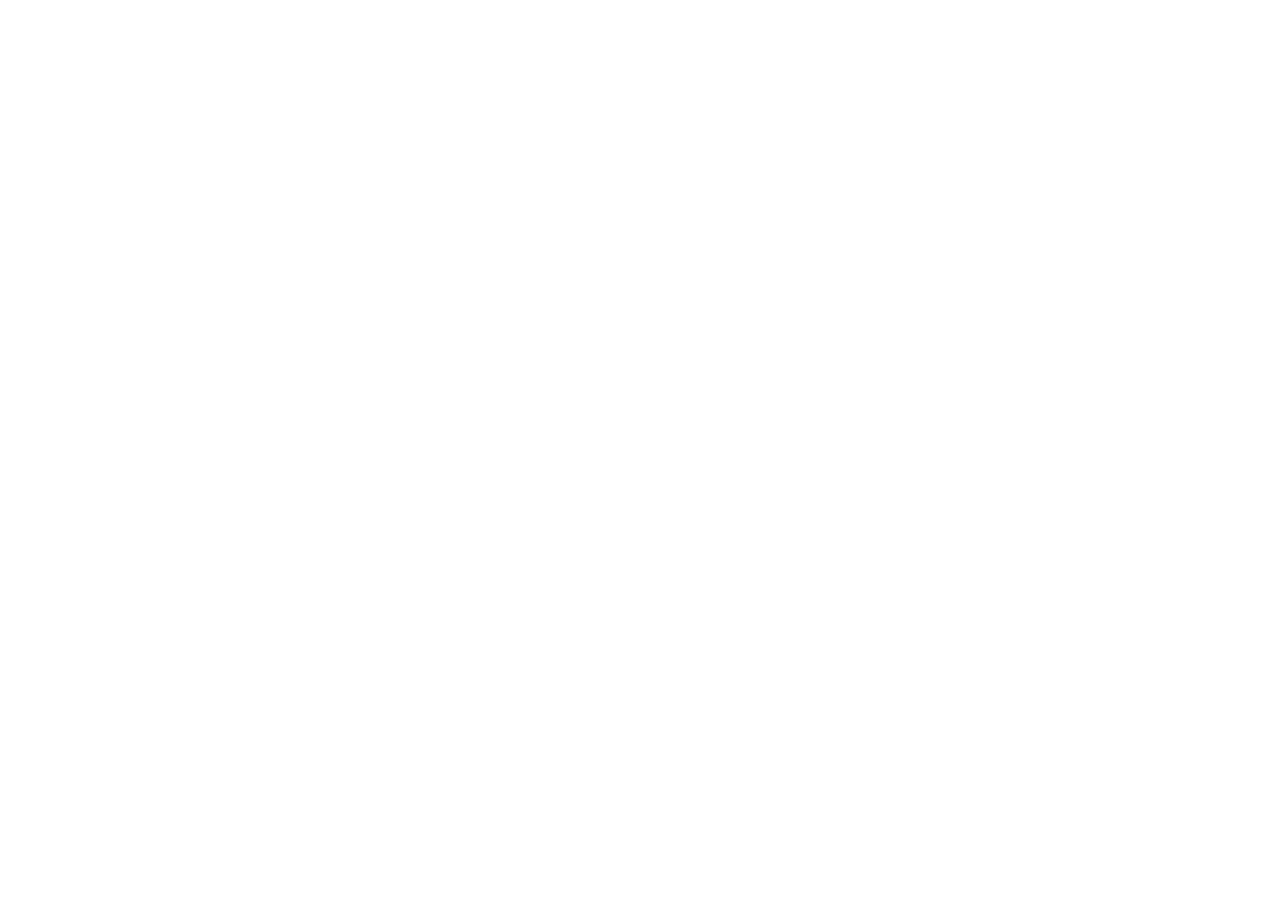
==== index.html @ d917ef45 "Primer commit" ====
<!DOCTYPE html>
<html lang="en">
<head>
    <meta charset="UTF-8">
    <meta name="viewport" content="width=device-width, initial-scale=1.0">
    <title>Document</title>
</head>
<body>
    
</body>
</html>
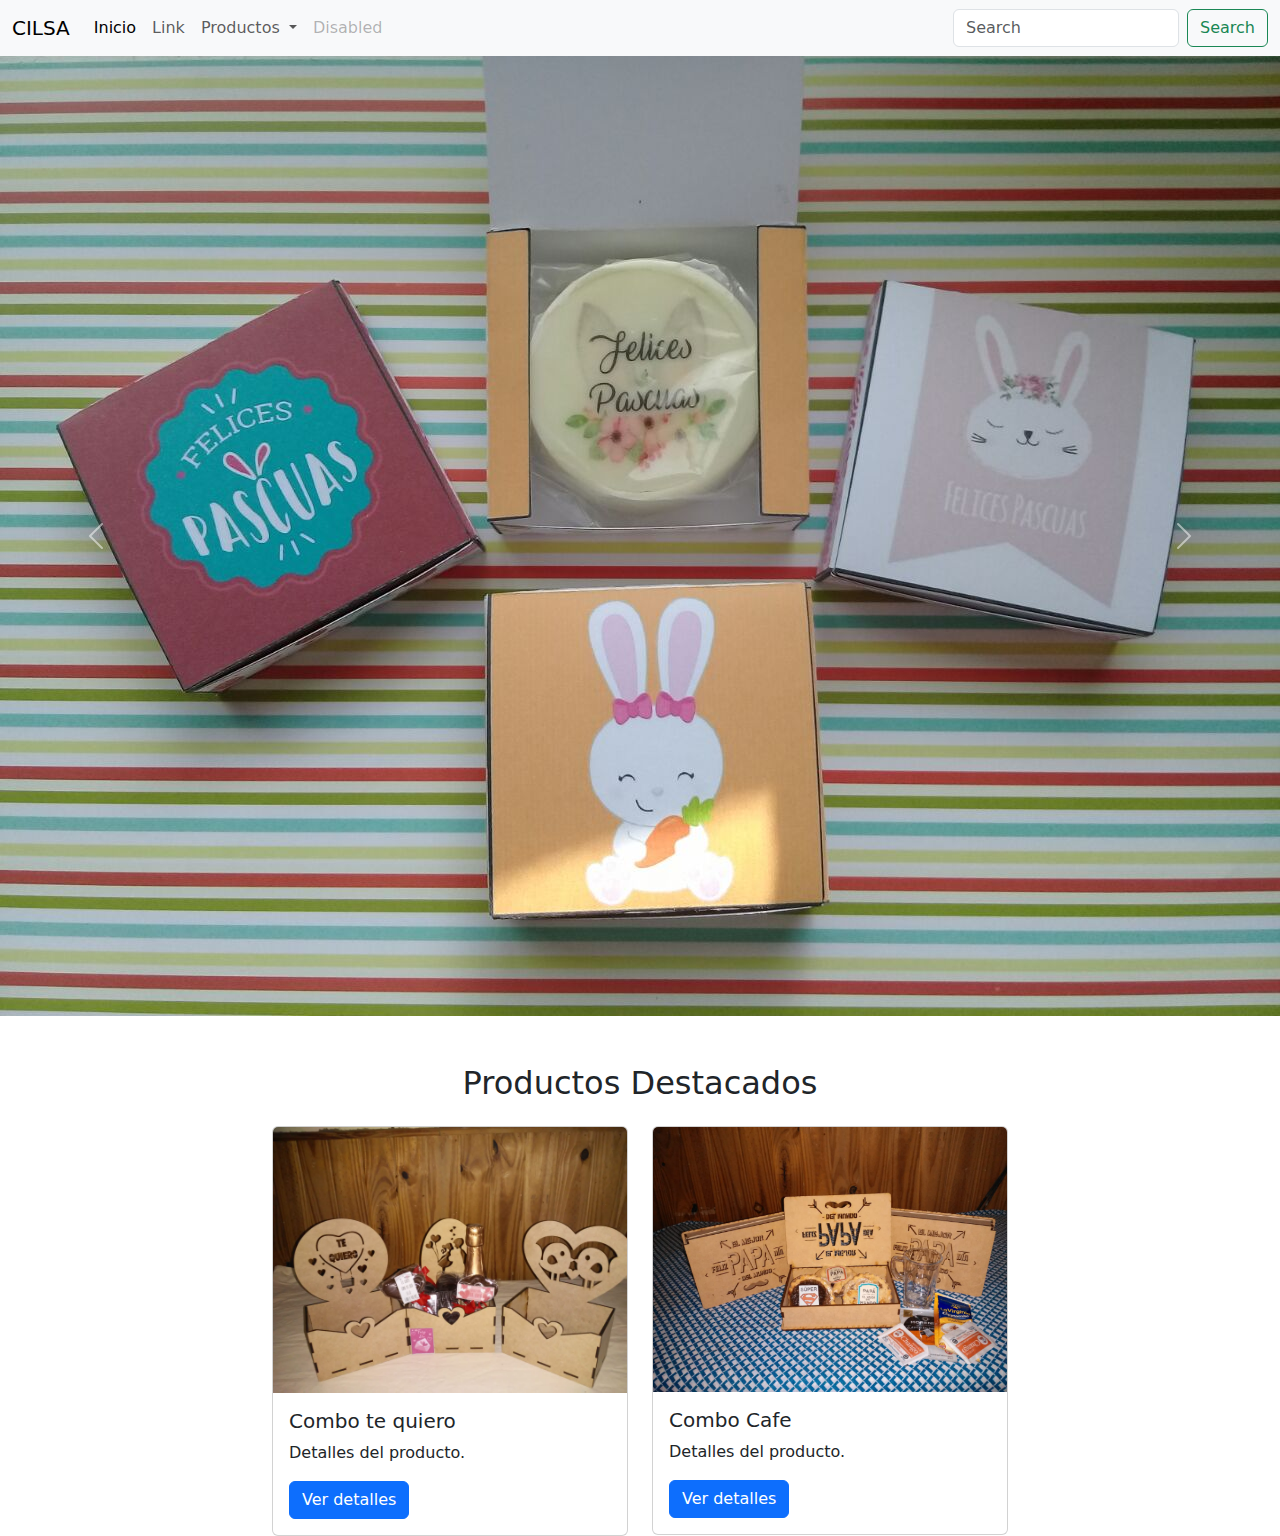
==== commit 69115d5b: "Primeras modificaciones" ====
--- a/index.html
+++ b/index.html
@@ -4,8 +4,98 @@
     <meta charset="UTF-8">
     <meta name="viewport" content="width=device-width, initial-scale=1.0">
     <title>Document</title>
+    <link href="https://cdn.jsdelivr.net/npm/bootstrap@5.3.3/dist/css/bootstrap.min.css" rel="stylesheet" integrity="sha384-QWTKZyjpPEjISv5WaRU9OFeRpok6YctnYmDr5pNlyT2bRjXh0JMhjY6hW+ALEwIH" crossorigin="anonymous">
+    <link rel="stylesheet" href="styles.css"> <!-- Enlace a tu archivo CSS -->
 </head>
 <body>
+    <nav class="navbar navbar-expand-lg bg-body-tertiary">
+        <div class="container-fluid">
+          <a class="navbar-brand" href="#">CILSA</a>
+          <button class="navbar-toggler" type="button" data-bs-toggle="collapse" data-bs-target="#navbarSupportedContent" aria-controls="navbarSupportedContent" aria-expanded="false" aria-label="Toggle navigation">
+            <span class="navbar-toggler-icon"></span>
+          </button>
+          <div class="collapse navbar-collapse" id="navbarSupportedContent">
+            <ul class="navbar-nav me-auto mb-2 mb-lg-0">
+              <li class="nav-item">
+                <a class="nav-link active" aria-current="page" href="#">Inicio</a>
+              </li>
+              <li class="nav-item">
+                <a class="nav-link" href="#">Link</a>
+              </li>
+              <li class="nav-item dropdown">
+                <a class="nav-link dropdown-toggle" href="#" role="button" data-bs-toggle="dropdown" aria-expanded="false">
+                  Productos
+                </a>
+                <ul class="dropdown-menu">
+                  <li><a class="dropdown-item" href="#">Dulce</a></li>
+                  <li><a class="dropdown-item" href="#">Salado</a></li>
+                  <li><hr class="dropdown-divider"></li>
+                  <li><a class="dropdown-item" href="#">Something else here</a></li>
+                </ul>
+              </li>
+              <li class="nav-item">
+                <a class="nav-link disabled" aria-disabled="true">Disabled</a>
+              </li>
+            </ul>
+            <form class="d-flex" role="search">
+              <input class="form-control me-2" type="search" placeholder="Search" aria-label="Search">
+              <button class="btn btn-outline-success" type="submit">Search</button>
+            </form>
+          </div>
+        </div>
+      </nav>
+
+      <div id="carouselExample" class="carousel slide" data-bs-ride="carousel">
+        <div class="carousel-inner">
+            <div class="carousel-item active">
+                <img src="./assets/FelicesPascuas.png" class="d-block w-100" alt="Felices Pascuas">
+            </div>
+            <div class="carousel-item">
+                <img src="./assets/te quiero.png" class="d-block w-100" alt="Te quiero">
+            </div>
+            <div class="carousel-item">
+                <img src="./assets/Cafe.png" class="d-block w-100" alt="Cafe">
+            </div>
+        </div>
+        <button class="carousel-control-prev" type="button" data-bs-target="#carouselExample" data-bs-slide="prev">
+            <span class="carousel-control-prev-icon" aria-hidden="true"></span>
+            <span class="visually-hidden">Previous</span>
+        </button>
+        <button class="carousel-control-next" type="button" data-bs-target="#carouselExample" data-bs-slide="next">
+            <span class="carousel-control-next-icon" aria-hidden="true"></span>
+            <span class="visually-hidden">Next</span>
+        </button>
+    </div>
     
+
+    <div class="container mt-5">
+      <h2 class="text-center mb-4">Productos Destacados</h2>
+      <div class="row justify-content-center">
+          <div class="col-md-4">
+              <div class="card product-card">
+                  <img src="./assets/te quiero.png" class="card-img-top" alt="te quiero">
+                  <div class="card-body">
+                      <h5 class="card-title">Combo te quiero</h5>
+                      <p class="card-text">Detalles del producto.</p>
+                      <a href="#" class="btn btn-primary">Ver detalles</a>
+                  </div>
+              </div>
+          </div>
+          <div class="col-md-4">
+              <div class="card product-card">
+                  <img src="./assets/Cafe.PNG" class="card-img-top" alt="cafe">
+                  <div class="card-body">
+                      <h5 class="card-title">Combo Cafe</h5>
+                      <p class="card-text">Detalles del producto.</p>
+                      <a href="#" class="btn btn-primary">Ver detalles</a>
+                  </div>
+              </div>
+          </div>
+      </div>
+  </div>
+  
+
+<script src="https://cdn.jsdelivr.net/npm/@popperjs/core@2.11.8/dist/umd/popper.min.js" integrity="sha384-oBqDVmMz4fnFO9gyb4f8bL0E60aChBWiVOYAO1aL8NUHAfU95ipYOeWuBK0o1F4X" crossorigin="anonymous"></script>
+<script src="https://cdn.jsdelivr.net/npm/bootstrap@5.3.3/dist/js/bootstrap.min.js" integrity="sha384-cn7l7gDp0eyl6QJcPbNxuGcsrRJ+4i8X4BeFwYs3H7rYWjHpZZyoK73aUAXKzMOZ" crossorigin="anonymous"></script>
 </body>
-</html>+</html>
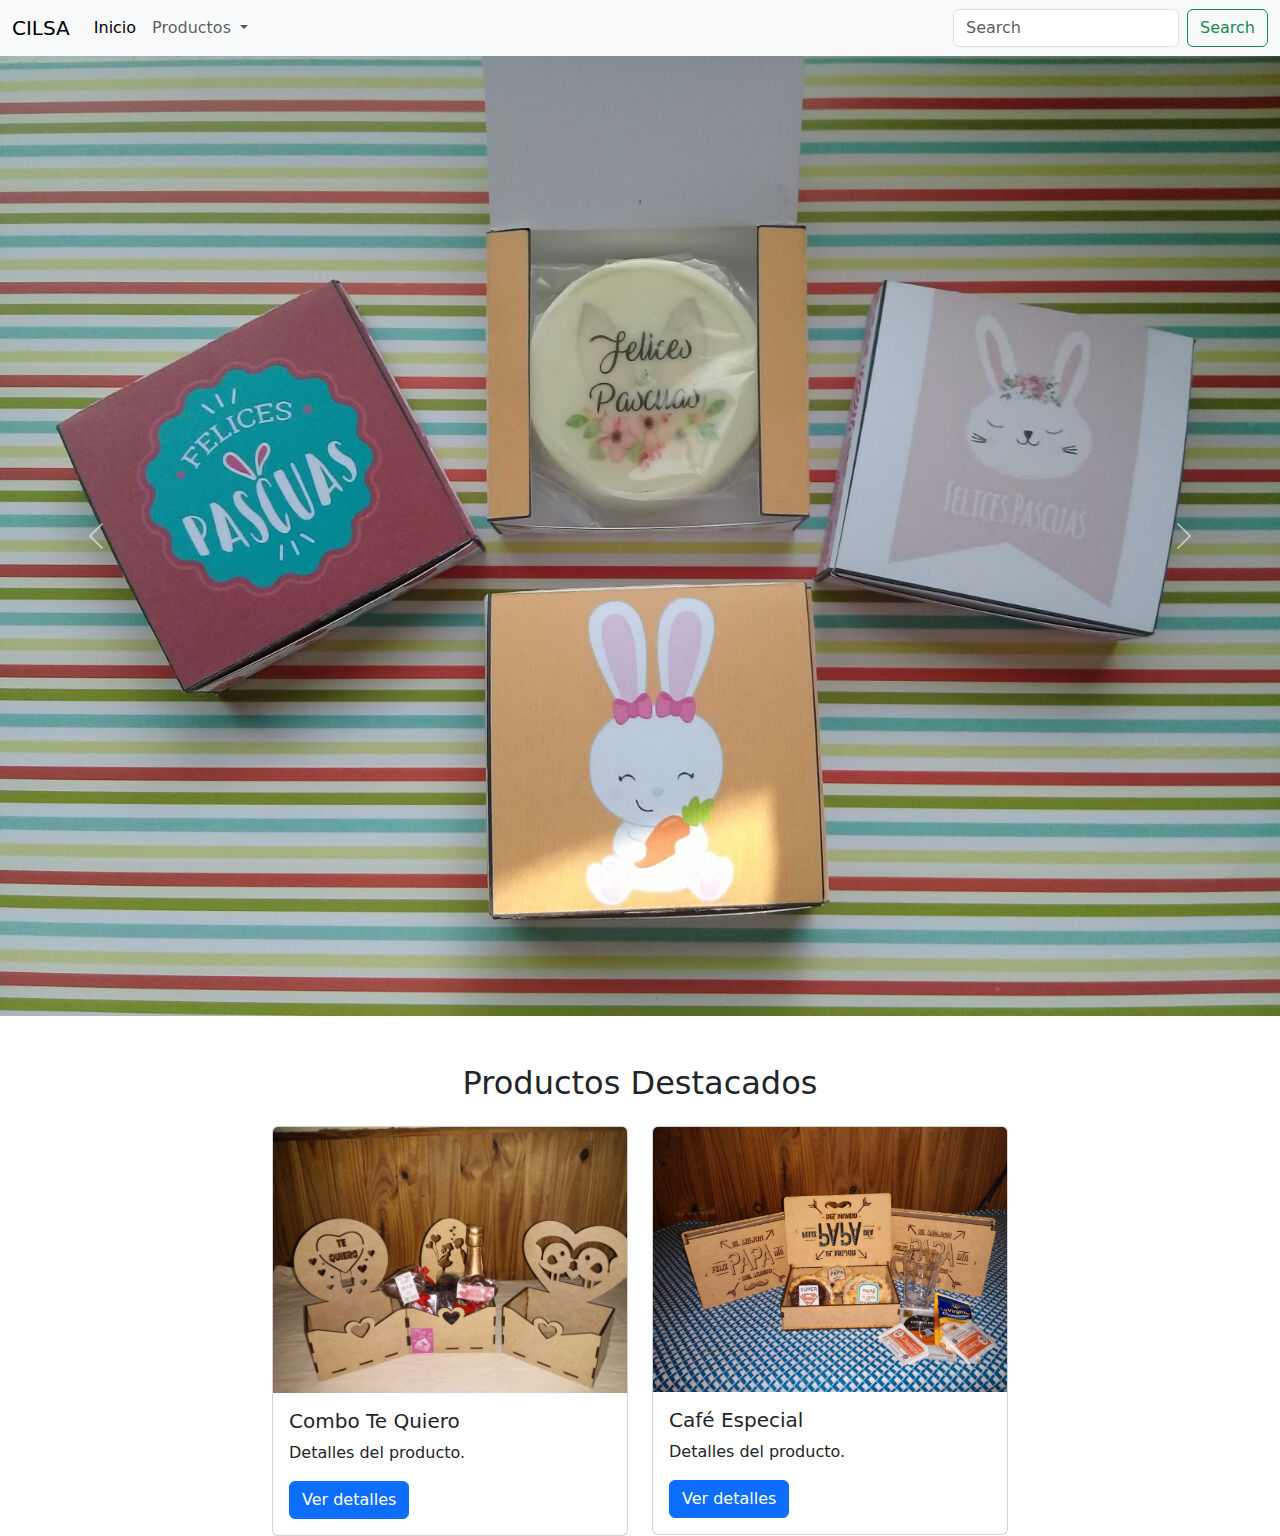
==== commit 154dade8: "cambios en la navbar y detalles" ====
--- a/index.html
+++ b/index.html
@@ -5,7 +5,7 @@
     <meta name="viewport" content="width=device-width, initial-scale=1.0">
     <title>Document</title>
     <link href="https://cdn.jsdelivr.net/npm/bootstrap@5.3.3/dist/css/bootstrap.min.css" rel="stylesheet" integrity="sha384-QWTKZyjpPEjISv5WaRU9OFeRpok6YctnYmDr5pNlyT2bRjXh0JMhjY6hW+ALEwIH" crossorigin="anonymous">
-    <link rel="stylesheet" href="styles.css"> <!-- Enlace a tu archivo CSS -->
+    <link rel="stylesheet" href="styles.css">
 </head>
 <body>
     <nav class="navbar navbar-expand-lg bg-body-tertiary">
@@ -19,9 +19,6 @@
               <li class="nav-item">
                 <a class="nav-link active" aria-current="page" href="#">Inicio</a>
               </li>
-              <li class="nav-item">
-                <a class="nav-link" href="#">Link</a>
-              </li>
               <li class="nav-item dropdown">
                 <a class="nav-link dropdown-toggle" href="#" role="button" data-bs-toggle="dropdown" aria-expanded="false">
                   Productos
@@ -30,11 +27,8 @@
                   <li><a class="dropdown-item" href="#">Dulce</a></li>
                   <li><a class="dropdown-item" href="#">Salado</a></li>
                   <li><hr class="dropdown-divider"></li>
-                  <li><a class="dropdown-item" href="#">Something else here</a></li>
+                  <li><a class="dropdown-item" href="#">Otros</a></li>
                 </ul>
-              </li>
-              <li class="nav-item">
-                <a class="nav-link disabled" aria-disabled="true">Disabled</a>
               </li>
             </ul>
             <form class="d-flex" role="search">
@@ -54,7 +48,7 @@
                 <img src="./assets/te quiero.png" class="d-block w-100" alt="Te quiero">
             </div>
             <div class="carousel-item">
-                <img src="./assets/Cafe.png" class="d-block w-100" alt="Cafe">
+                <img src="./assets/Cafe.png" class="d-block w-100" alt="Café Especial">
             </div>
         </div>
         <button class="carousel-control-prev" type="button" data-bs-target="#carouselExample" data-bs-slide="prev">
@@ -66,16 +60,15 @@
             <span class="visually-hidden">Next</span>
         </button>
     </div>
-    
 
     <div class="container mt-5">
       <h2 class="text-center mb-4">Productos Destacados</h2>
       <div class="row justify-content-center">
           <div class="col-md-4">
               <div class="card product-card">
-                  <img src="./assets/te quiero.png" class="card-img-top" alt="te quiero">
+                  <img src="./assets/te quiero.png" class="card-img-top" alt="Te quiero">
                   <div class="card-body">
-                      <h5 class="card-title">Combo te quiero</h5>
+                      <h5 class="card-title">Combo Te Quiero</h5>
                       <p class="card-text">Detalles del producto.</p>
                       <a href="#" class="btn btn-primary">Ver detalles</a>
                   </div>
@@ -83,17 +76,16 @@
           </div>
           <div class="col-md-4">
               <div class="card product-card">
-                  <img src="./assets/Cafe.PNG" class="card-img-top" alt="cafe">
+                  <img src="./assets/Cafe.PNG" class="card-img-top" alt="Café Especial">
                   <div class="card-body">
-                      <h5 class="card-title">Combo Cafe</h5>
+                      <h5 class="card-title">Café Especial</h5>
                       <p class="card-text">Detalles del producto.</p>
                       <a href="#" class="btn btn-primary">Ver detalles</a>
                   </div>
               </div>
           </div>
       </div>
-  </div>
-  
+    </div>
 
 <script src="https://cdn.jsdelivr.net/npm/@popperjs/core@2.11.8/dist/umd/popper.min.js" integrity="sha384-oBqDVmMz4fnFO9gyb4f8bL0E60aChBWiVOYAO1aL8NUHAfU95ipYOeWuBK0o1F4X" crossorigin="anonymous"></script>
 <script src="https://cdn.jsdelivr.net/npm/bootstrap@5.3.3/dist/js/bootstrap.min.js" integrity="sha384-cn7l7gDp0eyl6QJcPbNxuGcsrRJ+4i8X4BeFwYs3H7rYWjHpZZyoK73aUAXKzMOZ" crossorigin="anonymous"></script>
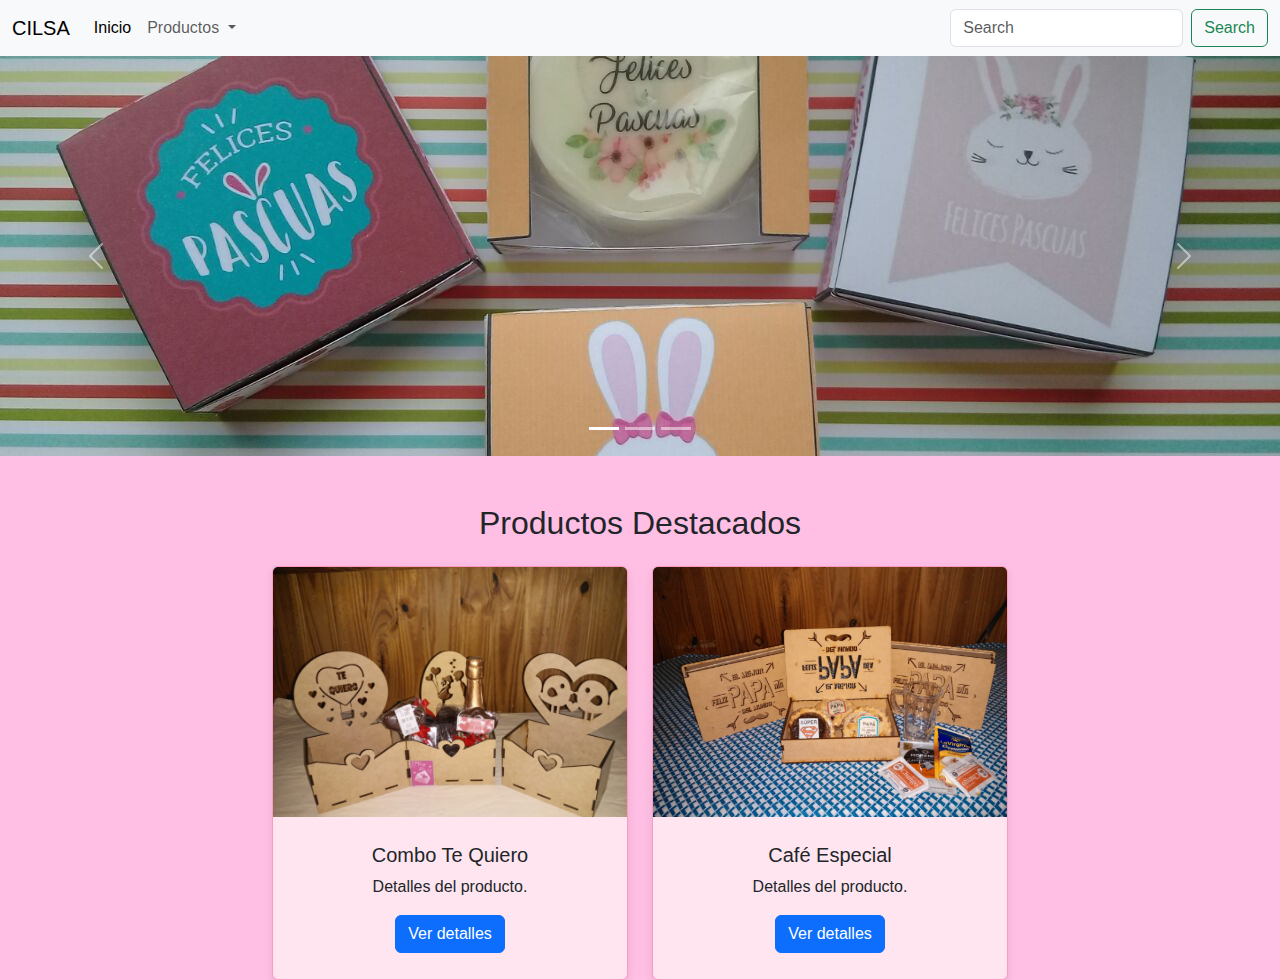
==== commit eb006daf: "solucionando el problema de carrusel" ====
--- a/index.html
+++ b/index.html
@@ -4,8 +4,8 @@
     <meta charset="UTF-8">
     <meta name="viewport" content="width=device-width, initial-scale=1.0">
     <title>Document</title>
-    <link href="https://cdn.jsdelivr.net/npm/bootstrap@5.3.3/dist/css/bootstrap.min.css" rel="stylesheet" integrity="sha384-QWTKZyjpPEjISv5WaRU9OFeRpok6YctnYmDr5pNlyT2bRjXh0JMhjY6hW+ALEwIH" crossorigin="anonymous">
-    <link rel="stylesheet" href="styles.css">
+    <link href="https://cdn.jsdelivr.net/npm/bootstrap@5.3.3/dist/css/bootstrap.min.css" rel="stylesheet">
+    <link rel="stylesheet" href="css/style.css">
 </head>
 <body>
     <nav class="navbar navbar-expand-lg bg-body-tertiary">
@@ -39,7 +39,12 @@
         </div>
       </nav>
 
-      <div id="carouselExample" class="carousel slide" data-bs-ride="carousel">
+      <div id="carouselExampleIndicators" class="carousel slide" data-bs-ride="carousel">
+        <div class="carousel-indicators">
+            <button type="button" data-bs-target="#carouselExampleIndicators" data-bs-slide-to="0" class="active" aria-current="true" aria-label="Slide 1"></button>
+            <button type="button" data-bs-target="#carouselExampleIndicators" data-bs-slide-to="1" aria-label="Slide 2"></button>
+            <button type="button" data-bs-target="#carouselExampleIndicators" data-bs-slide-to="2" aria-label="Slide 3"></button>
+        </div>
         <div class="carousel-inner">
             <div class="carousel-item active">
                 <img src="./assets/FelicesPascuas.png" class="d-block w-100" alt="Felices Pascuas">
@@ -51,11 +56,11 @@
                 <img src="./assets/Cafe.png" class="d-block w-100" alt="Café Especial">
             </div>
         </div>
-        <button class="carousel-control-prev" type="button" data-bs-target="#carouselExample" data-bs-slide="prev">
+        <button class="carousel-control-prev" type="button" data-bs-target="#carouselExampleIndicators" data-bs-slide="prev">
             <span class="carousel-control-prev-icon" aria-hidden="true"></span>
             <span class="visually-hidden">Previous</span>
         </button>
-        <button class="carousel-control-next" type="button" data-bs-target="#carouselExample" data-bs-slide="next">
+        <button class="carousel-control-next" type="button" data-bs-target="#carouselExampleIndicators" data-bs-slide="next">
             <span class="carousel-control-next-icon" aria-hidden="true"></span>
             <span class="visually-hidden">Next</span>
         </button>
@@ -87,7 +92,7 @@
       </div>
     </div>
 
-<script src="https://cdn.jsdelivr.net/npm/@popperjs/core@2.11.8/dist/umd/popper.min.js" integrity="sha384-oBqDVmMz4fnFO9gyb4f8bL0E60aChBWiVOYAO1aL8NUHAfU95ipYOeWuBK0o1F4X" crossorigin="anonymous"></script>
-<script src="https://cdn.jsdelivr.net/npm/bootstrap@5.3.3/dist/js/bootstrap.min.js" integrity="sha384-cn7l7gDp0eyl6QJcPbNxuGcsrRJ+4i8X4BeFwYs3H7rYWjHpZZyoK73aUAXKzMOZ" crossorigin="anonymous"></script>
+<script src="https://cdn.jsdelivr.net/npm/@popperjs/core@2.11.8/dist/umd/popper.min.js" crossorigin="anonymous"></script>
+<script src="https://cdn.jsdelivr.net/npm/bootstrap@5.3.3/dist/js/bootstrap.bundle.min.js" crossorigin="anonymous"></script>
 </body>
 </html>
--- a/css/style.css
+++ b/css/style.css
@@ -0,0 +1,58 @@
+body {
+    background-color: #ffb9e2ea; 
+    font-family: Arial, sans-serif;
+}
+
+.navbar {
+    background-color: #ffb9e2ea;
+}
+
+/* cards */
+.product-card {
+    background-color: #ffe5f0; 
+    margin-bottom: 20px;
+    height: 100%; 
+    border: 1px solid #ff99c2; 
+    box-shadow: 0px 4px 8px rgba(0, 0, 0, 0.1); 
+}
+
+.product-card img {
+    width: 100%;      
+    height: 250px;     
+    object-fit: cover;
+}
+
+.product-card .card-body {
+    display: flex;
+    flex-direction: column;
+    justify-content: center;
+    align-items: center;
+}
+
+.carousel-inner img {
+    width: 100%;
+    height: 400px; 
+    object-fit: cover; 
+}
+
+/* Responsive para tablets */
+@media (max-width: 992px) {
+    .carousel-inner img {
+        height: 350px; 
+    }
+
+    .product-card img {
+        height: 200px; 
+    }
+}
+
+/* Responsive para mobile */
+@media (max-width: 768px) {
+    .carousel-inner img {
+        height: 250px; 
+    }
+
+    .product-card img {
+        height: 150px; 
+    }
+}
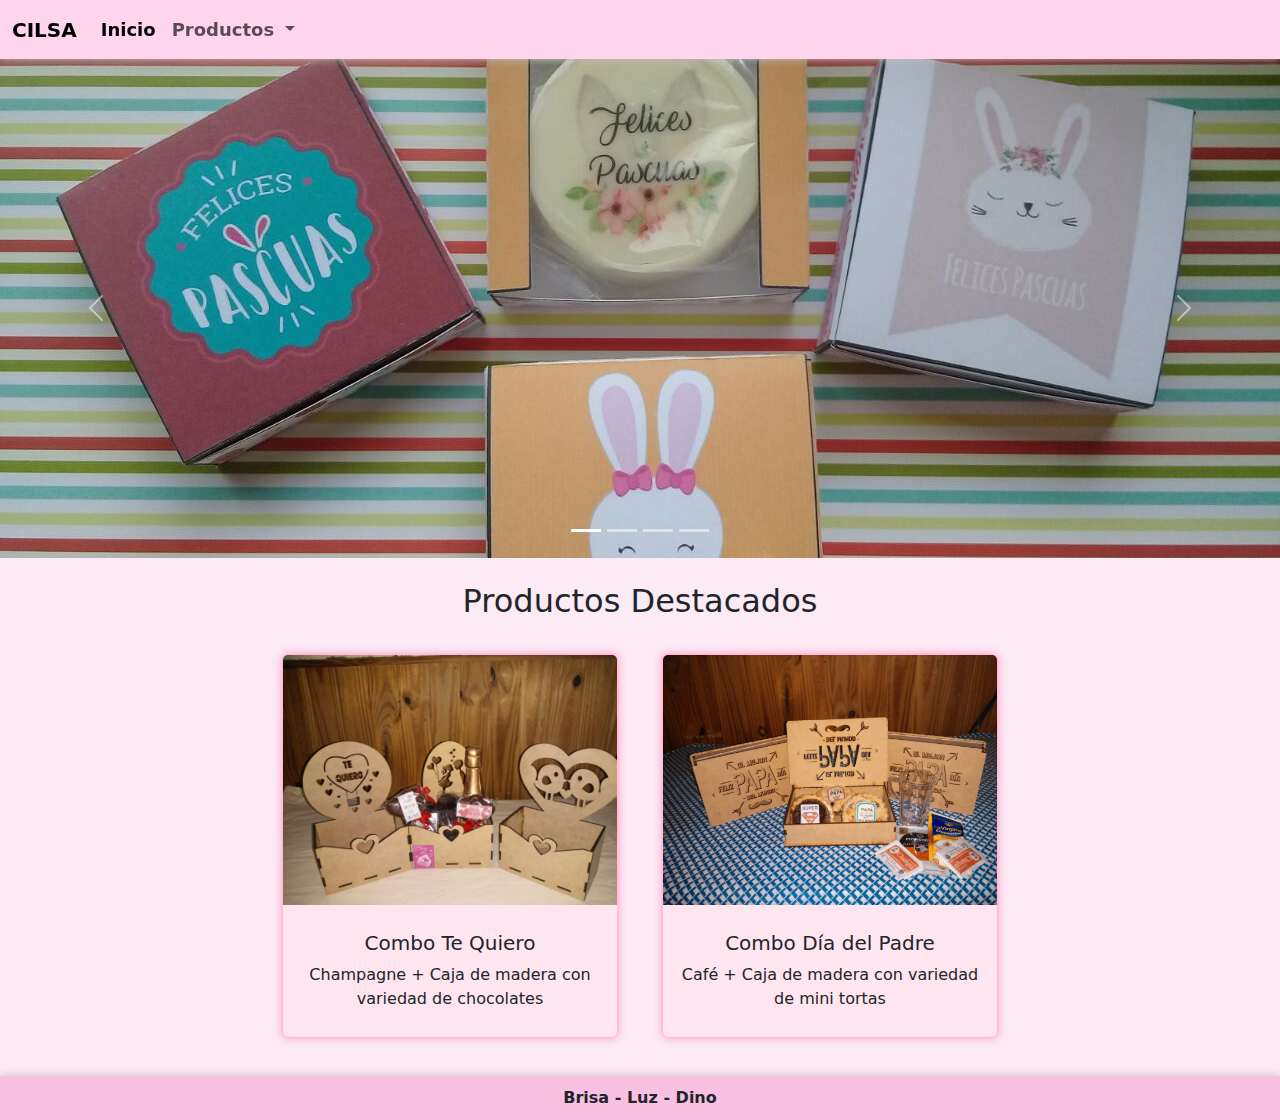
==== commit 5af6e96b: "Pestañas de productos" ====
--- a/index.html
+++ b/index.html
@@ -3,58 +3,60 @@
 <head>
     <meta charset="UTF-8">
     <meta name="viewport" content="width=device-width, initial-scale=1.0">
-    <title>Document</title>
+    <title>Tienda</title>
     <link href="https://cdn.jsdelivr.net/npm/bootstrap@5.3.3/dist/css/bootstrap.min.css" rel="stylesheet">
     <link rel="stylesheet" href="css/style.css">
 </head>
 <body>
-    <nav class="navbar navbar-expand-lg bg-body-tertiary">
+    <!--NavBar-->
+    <nav class="navbar fixed-top navbar-expand-lg bg-body-tertiary">
         <div class="container-fluid">
-          <a class="navbar-brand" href="#">CILSA</a>
+          <a class="navbar-brand" href="index.html">CILSA</a>
           <button class="navbar-toggler" type="button" data-bs-toggle="collapse" data-bs-target="#navbarSupportedContent" aria-controls="navbarSupportedContent" aria-expanded="false" aria-label="Toggle navigation">
             <span class="navbar-toggler-icon"></span>
           </button>
           <div class="collapse navbar-collapse" id="navbarSupportedContent">
             <ul class="navbar-nav me-auto mb-2 mb-lg-0">
               <li class="nav-item">
-                <a class="nav-link active" aria-current="page" href="#">Inicio</a>
+                <a class="nav-link active" aria-current="page" href="index.html">Inicio</a>
               </li>
               <li class="nav-item dropdown">
                 <a class="nav-link dropdown-toggle" href="#" role="button" data-bs-toggle="dropdown" aria-expanded="false">
                   Productos
                 </a>
                 <ul class="dropdown-menu">
-                  <li><a class="dropdown-item" href="#">Dulce</a></li>
-                  <li><a class="dropdown-item" href="#">Salado</a></li>
+                  <li><a class="dropdown-item" href="Productos/productos.html">Todos los productos</a></li>
                   <li><hr class="dropdown-divider"></li>
-                  <li><a class="dropdown-item" href="#">Otros</a></li>
+                  <li><a class="dropdown-item" href="Productos/Dulce/dulce.html">Dulces</a></li>
+                  <li><a class="dropdown-item" href="Productos/Salado/salado.html">Salados</a></li>
                 </ul>
               </li>
             </ul>
-            <form class="d-flex" role="search">
-              <input class="form-control me-2" type="search" placeholder="Search" aria-label="Search">
-              <button class="btn btn-outline-success" type="submit">Search</button>
-            </form>
           </div>
         </div>
       </nav>
 
+      <!--Carrusel-->
       <div id="carouselExampleIndicators" class="carousel slide" data-bs-ride="carousel">
         <div class="carousel-indicators">
             <button type="button" data-bs-target="#carouselExampleIndicators" data-bs-slide-to="0" class="active" aria-current="true" aria-label="Slide 1"></button>
             <button type="button" data-bs-target="#carouselExampleIndicators" data-bs-slide-to="1" aria-label="Slide 2"></button>
             <button type="button" data-bs-target="#carouselExampleIndicators" data-bs-slide-to="2" aria-label="Slide 3"></button>
+            <button type="button" data-bs-target="#carouselExampleIndicators" data-bs-slide-to="3" aria-label="Slide 4"></button>
         </div>
         <div class="carousel-inner">
             <div class="carousel-item active">
                 <img src="./assets/FelicesPascuas.png" class="d-block w-100" alt="Felices Pascuas">
             </div>
             <div class="carousel-item">
-                <img src="./assets/te quiero.png" class="d-block w-100" alt="Te quiero">
+              <img src="./assets/dino bombones.png" class="d-block w-100" alt="Bombones">
             </div>
             <div class="carousel-item">
                 <img src="./assets/Cafe.png" class="d-block w-100" alt="Café Especial">
             </div>
+            <div class="carousel-item">
+              <img src="./assets/te quiero.png" class="d-block w-100" alt="Te quiero">
+          </div>
         </div>
         <button class="carousel-control-prev" type="button" data-bs-target="#carouselExampleIndicators" data-bs-slide="prev">
             <span class="carousel-control-prev-icon" aria-hidden="true"></span>
@@ -66,32 +68,38 @@
         </button>
     </div>
 
-    <div class="container mt-5">
+    <!--Productos-->
+    <div class="container mt-4">
       <h2 class="text-center mb-4">Productos Destacados</h2>
       <div class="row justify-content-center">
-          <div class="col-md-4">
+          <div class="col-md-4 mb-5">
               <div class="card product-card">
                   <img src="./assets/te quiero.png" class="card-img-top" alt="Te quiero">
                   <div class="card-body">
                       <h5 class="card-title">Combo Te Quiero</h5>
-                      <p class="card-text">Detalles del producto.</p>
-                      <a href="#" class="btn btn-primary">Ver detalles</a>
+                      <p class="card-text text-center">Champagne + Caja de madera con variedad de chocolates</p>
                   </div>
               </div>
           </div>
-          <div class="col-md-4">
+          <div class="col-md-4 mb-5">
               <div class="card product-card">
                   <img src="./assets/Cafe.PNG" class="card-img-top" alt="Café Especial">
                   <div class="card-body">
-                      <h5 class="card-title">Café Especial</h5>
-                      <p class="card-text">Detalles del producto.</p>
-                      <a href="#" class="btn btn-primary">Ver detalles</a>
+                      <h5 class="card-title">Combo Día del Padre</h5>
+                      <p class="card-text text-center">Café + Caja de madera con variedad de mini tortas</p>
                   </div>
               </div>
           </div>
       </div>
     </div>
 
+    <!--Footer-->
+    <div id="footer">
+      <footer class="footer">
+          <p>Brisa - Luz - Dino</p>
+      </footer>
+  </div>
+
 <script src="https://cdn.jsdelivr.net/npm/@popperjs/core@2.11.8/dist/umd/popper.min.js" crossorigin="anonymous"></script>
 <script src="https://cdn.jsdelivr.net/npm/bootstrap@5.3.3/dist/js/bootstrap.bundle.min.js" crossorigin="anonymous"></script>
 </body>
--- a/css/style.css
+++ b/css/style.css
@@ -1,19 +1,36 @@
 body {
-    background-color: #ffb9e2ea; 
-    font-family: Arial, sans-serif;
+    background-color: #fceaf5; 
+    margin: 0;
+    padding: 0;
+    padding-top: 58px;
 }
 
 .navbar {
-    background-color: #ffb9e2ea;
+    background-color: #ffd4ed !important;
+    font-weight: bold;
+    font-size: large;
+    box-shadow: 0px 0px 8px 0px #c4c4c4;
 }
 
-/* cards */
+.dropdown-menu{
+    background-color: #fceaf5;
+    box-shadow: 0px 0px 8px 0px #fceaf5;
+}
+
+.carousel-inner img {
+    width: 100%;
+    height: 500px; 
+    object-fit: cover; 
+    display: block;
+    margin: 0 auto; 
+}
+
 .product-card {
     background-color: #ffe5f0; 
-    margin-bottom: 20px;
     height: 100%; 
-    border: 1px solid #ff99c2; 
-    box-shadow: 0px 4px 8px rgba(0, 0, 0, 0.1); 
+    border: 1px solid #ffbad5; 
+    box-shadow: 0px 0px 8px 0px #ff99c2; 
+    margin: 10px;
 }
 
 .product-card img {
@@ -29,30 +46,69 @@
     align-items: center;
 }
 
-.carousel-inner img {
-    width: 100%;
-    height: 400px; 
-    object-fit: cover; 
+footer{
+    background-color: #fac0e2;
+    box-shadow: 0px 0px 8px 0px #c4c4c4;
+    padding: 10px;
+    display: flex;
+    justify-content: space-evenly;
+}
+
+footer p{
+    margin: 0;
+    font-weight: bold;
 }
 
 /* Responsive para tablets */
 @media (max-width: 992px) {
     .carousel-inner img {
-        height: 350px; 
+        height: 400px; 
     }
 
     .product-card img {
-        height: 200px; 
+        height: 250px; 
     }
 }
 
 /* Responsive para mobile */
 @media (max-width: 768px) {
     .carousel-inner img {
-        height: 250px; 
+        height: 300px; 
     }
 
     .product-card img {
-        height: 150px; 
+        height: 250px; 
     }
 }
+
+/*detalles de productos*/
+.product-detail{
+    background-color: #ffe5f0;
+    width: 1000px; 
+    height: 100%; 
+    border: 1px solid #ffbad5; 
+    box-shadow: 0px 0px 8px 0px #ff99c2; 
+    margin: 0 20px;
+}
+
+.product-detail .card-body{
+    padding: 20px;
+    margin-left: 20px;
+}
+
+.card-img-wrapper {
+    display: flex;
+    justify-content: center;
+    align-items: center;
+    height: 100%;
+}
+
+.card-img-wrapper img {
+    width: 100%;
+    height: 100%;
+    object-fit: cover;
+}
+
+#btn-back{
+    margin-bottom: 80px;
+}
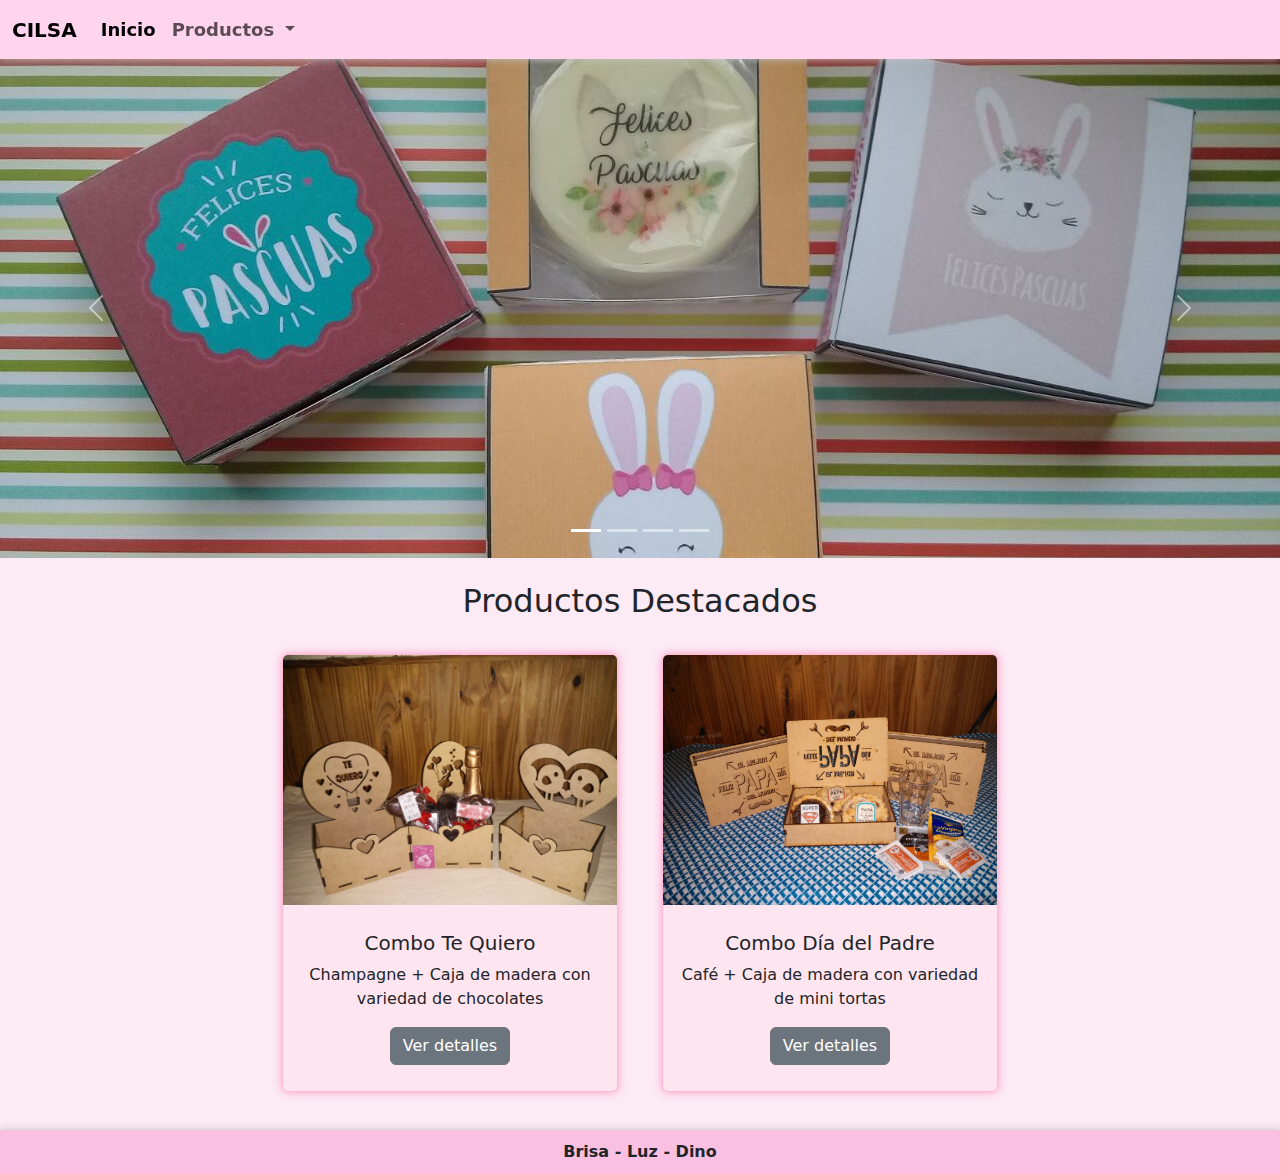
==== commit fabf5156: "Productos destacados" ====
--- a/index.html
+++ b/index.html
@@ -78,6 +78,7 @@
                   <div class="card-body">
                       <h5 class="card-title">Combo Te Quiero</h5>
                       <p class="card-text text-center">Champagne + Caja de madera con variedad de chocolates</p>
+                      <a href="Productos/Destacados/comboTQ.html" class="btn btn-secondary">Ver detalles</a>
                   </div>
               </div>
           </div>
@@ -87,6 +88,7 @@
                   <div class="card-body">
                       <h5 class="card-title">Combo Día del Padre</h5>
                       <p class="card-text text-center">Café + Caja de madera con variedad de mini tortas</p>
+                      <a href="Productos/Destacados/comboDP.html" class="btn btn-secondary">Ver detalles</a>
                   </div>
               </div>
           </div>
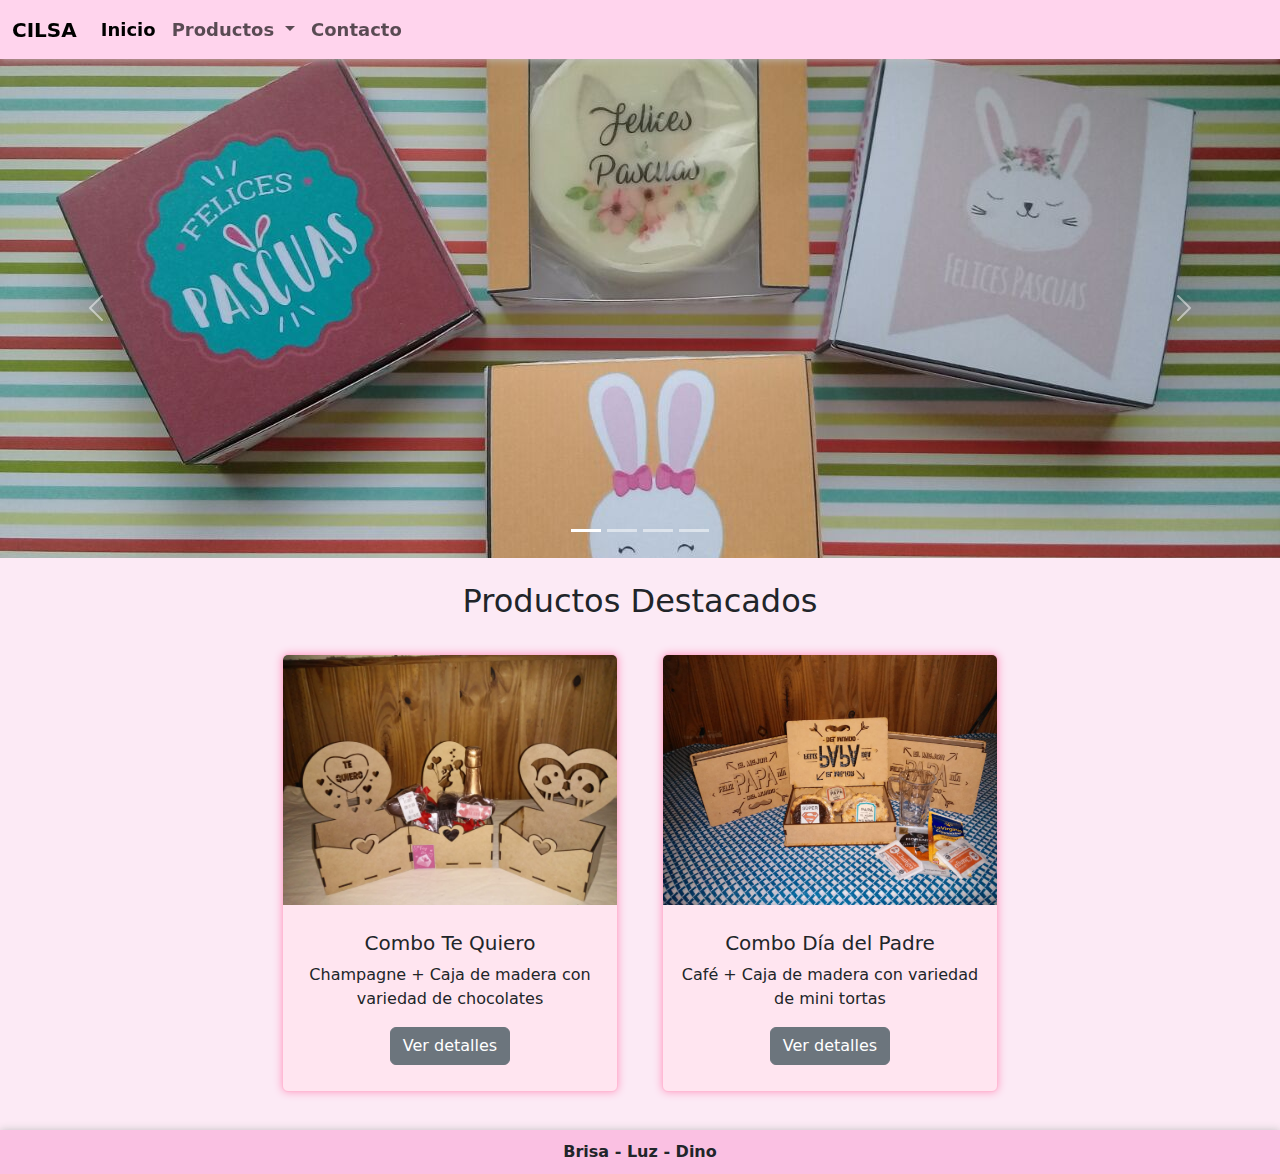
==== commit 94a4be4d: "Pestaña de contacto" ====
--- a/index.html
+++ b/index.html
@@ -30,6 +30,9 @@
                   <li><a class="dropdown-item" href="Productos/Dulce/dulce.html">Dulces</a></li>
                   <li><a class="dropdown-item" href="Productos/Salado/salado.html">Salados</a></li>
                 </ul>
+              </li>
+              <li class="nav-item"></li>
+                <a class="nav-link" href="Contacto/contacto.html">Contacto</a>
               </li>
             </ul>
           </div>
--- a/css/style.css
+++ b/css/style.css
@@ -112,3 +112,39 @@
 #btn-back{
     margin-bottom: 80px;
 }
+
+/*contacto*/
+form{
+    max-width: 80%;
+    gap: 10px;
+    padding: 20px;
+}
+
+#myForm input:hover {
+    background-color: white;
+    border: solid 1px #ff99c2;
+    box-shadow: 0 0 5px #ff99c2;
+}
+
+#myForm input:focus {
+    background-color: white;
+    border: solid 1px #ff99c2;
+    box-shadow: 0 0 5px #ff99c2;
+}
+
+#myForm textarea:hover {
+    background-color: white;
+    border: solid 1px #ff99c2;
+    box-shadow: 0 0 5px #ff99c2;
+}
+
+#myForm textarea:focus {
+    background-color: white;
+    border: solid 1px #ff99c2;
+    box-shadow: 0 0 5px #ff99c2;
+}
+
+.error-message {
+    color: red;
+    display: none;
+}
